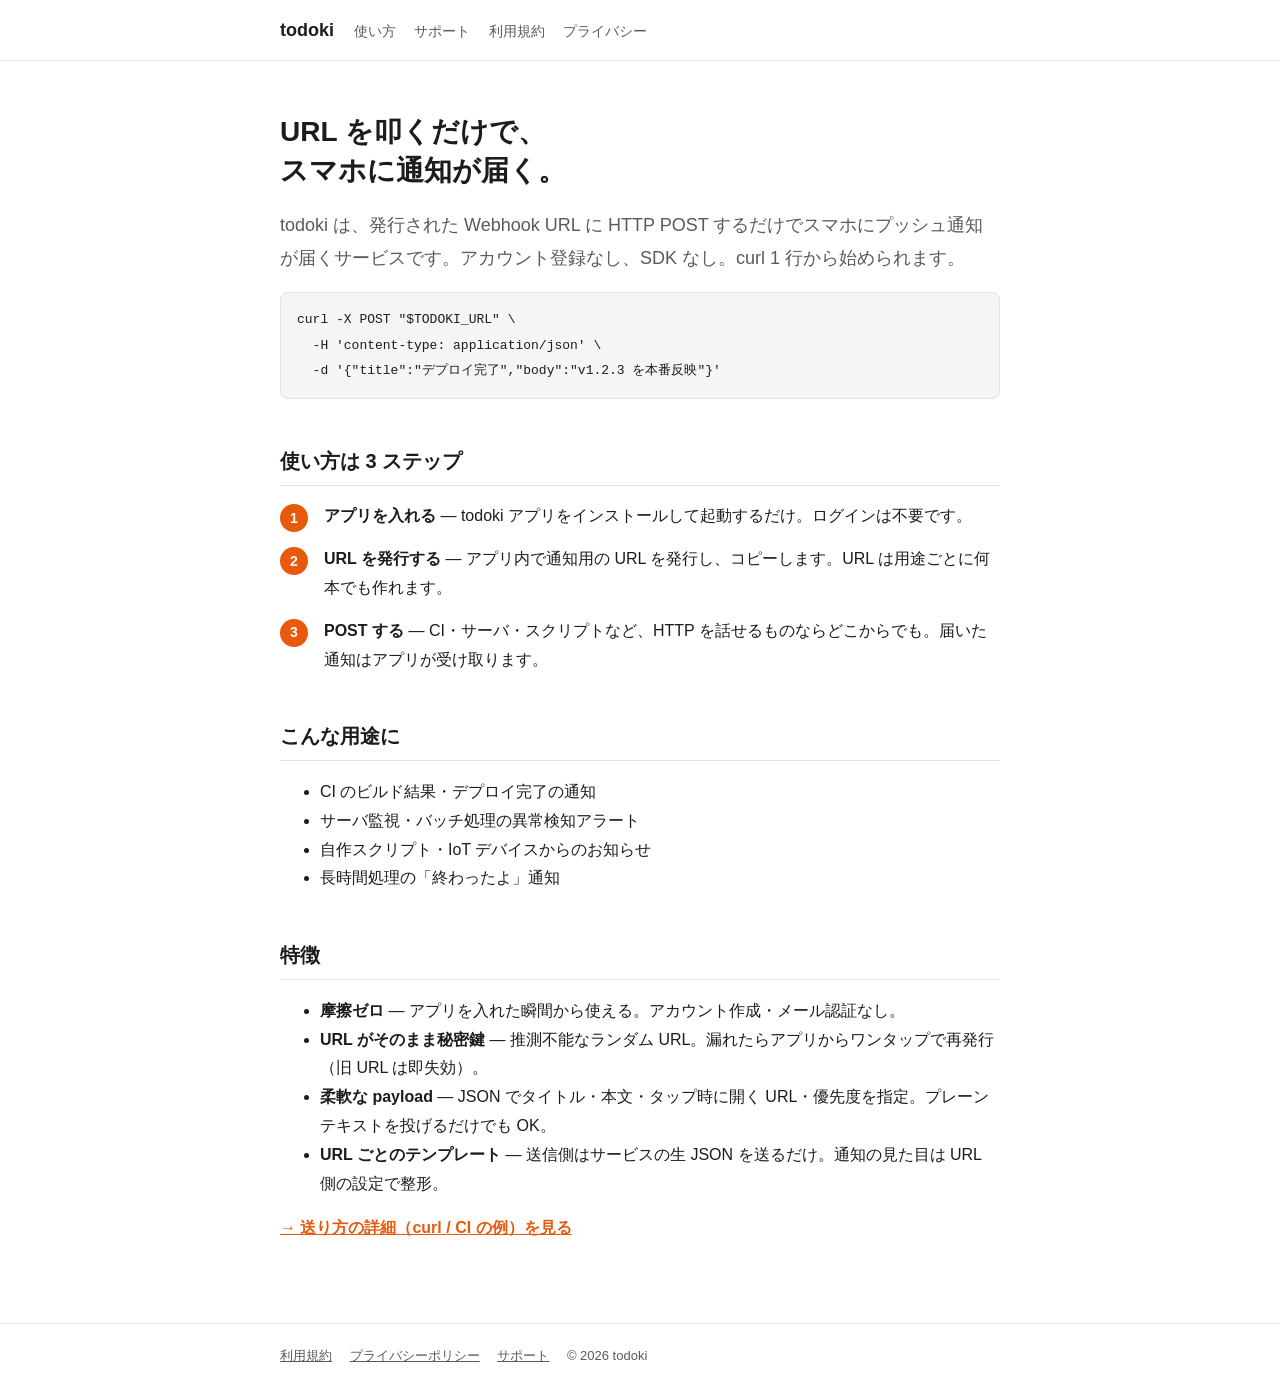
==== index.html @ 41c487b2 "公開サイト初版（利用規約/プライバシー/使い方/サポート） Source: alternate3332/todoki の site/ ディレクトリ（こちらが原本・編集はそちらで）  Co-Author" ====
<!DOCTYPE html>
<html lang="ja">
<head>
<meta charset="utf-8">
<meta name="viewport" content="width=device-width, initial-scale=1">
<title>todoki — Webhook を叩くだけでスマホに通知</title>
<meta name="description" content="todoki は、発行された URL に HTTP POST するだけでスマホにプッシュ通知が届くサービスです。CI・サーバ・スクリプトから 1 行で通知。">
<link rel="stylesheet" href="style.css">
</head>
<body>
<header class="site">
  <div class="inner">
    <a class="brand" href="./">todoki</a>
    <nav>
      <a href="usage.html">使い方</a>
      <a href="support.html">サポート</a>
      <a href="terms.html">利用規約</a>
      <a href="privacy.html">プライバシー</a>
    </nav>
  </div>
</header>
<main>
  <h1>URL を叩くだけで、<br>スマホに通知が届く。</h1>
  <p class="lead">todoki は、発行された Webhook URL に HTTP POST するだけでスマホにプッシュ通知が届くサービスです。アカウント登録なし、SDK なし。curl 1 行から始められます。</p>

  <pre><code>curl -X POST "$TODOKI_URL" \
  -H 'content-type: application/json' \
  -d '{"title":"デプロイ完了","body":"v1.2.3 を本番反映"}'</code></pre>

  <h2>使い方は 3 ステップ</h2>
  <ol class="steps">
    <li><strong>アプリを入れる</strong> — todoki アプリをインストールして起動するだけ。ログインは不要です。</li>
    <li><strong>URL を発行する</strong> — アプリ内で通知用の URL を発行し、コピーします。URL は用途ごとに何本でも作れます。</li>
    <li><strong>POST する</strong> — CI・サーバ・スクリプトなど、HTTP を話せるものならどこからでも。届いた通知はアプリが受け取ります。</li>
  </ol>

  <h2>こんな用途に</h2>
  <ul>
    <li>CI のビルド結果・デプロイ完了の通知</li>
    <li>サーバ監視・バッチ処理の異常検知アラート</li>
    <li>自作スクリプト・IoT デバイスからのお知らせ</li>
    <li>長時間処理の「終わったよ」通知</li>
  </ul>

  <h2>特徴</h2>
  <ul>
    <li><strong>摩擦ゼロ</strong> — アプリを入れた瞬間から使える。アカウント作成・メール認証なし。</li>
    <li><strong>URL がそのまま秘密鍵</strong> — 推測不能なランダム URL。漏れたらアプリからワンタップで再発行（旧 URL は即失効）。</li>
    <li><strong>柔軟な payload</strong> — JSON でタイトル・本文・タップ時に開く URL・優先度を指定。プレーンテキストを投げるだけでも OK。</li>
    <li><strong>URL ごとのテンプレート</strong> — 送信側はサービスの生 JSON を送るだけ。通知の見た目は URL 側の設定で整形。</li>
  </ul>

  <p><a href="usage.html"><strong>→ 送り方の詳細（curl / CI の例）を見る</strong></a></p>
</main>
<footer class="site">
  <div class="inner">
    <a href="terms.html">利用規約</a>
    <a href="privacy.html">プライバシーポリシー</a>
    <a href="support.html">サポート</a>
    <span>© 2026 todoki</span>
  </div>
</footer>
</body>
</html>
---- style.css ----
:root {
  --fg: #1c1c1e;
  --fg-soft: #5a5a5f;
  --bg: #ffffff;
  --bg-soft: #f5f5f7;
  --accent: #e8590c;
  --border: #e3e3e6;
  --code-bg: #f0f0f2;
}

* { box-sizing: border-box; }

body {
  margin: 0;
  color: var(--fg);
  background: var(--bg);
  font-family: -apple-system, BlinkMacSystemFont, "Hiragino Sans", "Noto Sans JP", sans-serif;
  line-height: 1.8;
  font-size: 16px;
}

header.site {
  border-bottom: 1px solid var(--border);
  background: var(--bg);
}

header.site .inner {
  max-width: 760px;
  margin: 0 auto;
  padding: 14px 20px;
  display: flex;
  align-items: baseline;
  gap: 20px;
  flex-wrap: wrap;
}

header.site .brand {
  font-weight: 700;
  font-size: 18px;
  color: var(--fg);
  text-decoration: none;
}

header.site nav a {
  color: var(--fg-soft);
  text-decoration: none;
  margin-right: 14px;
  font-size: 14px;
}

header.site nav a:hover { color: var(--accent); }

main {
  max-width: 760px;
  margin: 0 auto;
  padding: 32px 20px 64px;
}

h1 { font-size: 28px; line-height: 1.4; }
h2 { font-size: 20px; margin-top: 2.2em; border-bottom: 1px solid var(--border); padding-bottom: 6px; }
h3 { font-size: 16px; margin-top: 1.8em; }

a { color: var(--accent); }

p.lead { font-size: 18px; color: var(--fg-soft); }

code {
  background: var(--code-bg);
  padding: 2px 6px;
  border-radius: 4px;
  font-size: 0.88em;
  font-family: ui-monospace, "SF Mono", Menlo, monospace;
}

pre {
  background: var(--bg-soft);
  border: 1px solid var(--border);
  border-radius: 8px;
  padding: 14px 16px;
  overflow-x: auto;
  line-height: 1.6;
}

pre code { background: none; padding: 0; font-size: 13px; }

table {
  border-collapse: collapse;
  width: 100%;
  font-size: 14px;
  margin: 1em 0;
}

th, td {
  border: 1px solid var(--border);
  padding: 8px 10px;
  text-align: left;
  vertical-align: top;
}

th { background: var(--bg-soft); }

.note {
  background: var(--bg-soft);
  border-left: 4px solid var(--accent);
  border-radius: 0 8px 8px 0;
  padding: 10px 16px;
  margin: 1.2em 0;
  font-size: 14px;
}

.steps { counter-reset: step; list-style: none; padding-left: 0; }
.steps li {
  counter-increment: step;
  margin: 14px 0;
  padding-left: 44px;
  position: relative;
}
.steps li::before {
  content: counter(step);
  position: absolute;
  left: 0;
  top: 2px;
  width: 28px;
  height: 28px;
  border-radius: 50%;
  background: var(--accent);
  color: #fff;
  font-weight: 700;
  display: flex;
  align-items: center;
  justify-content: center;
  font-size: 14px;
}

footer.site {
  border-top: 1px solid var(--border);
  color: var(--fg-soft);
  font-size: 13px;
}
footer.site .inner {
  max-width: 760px;
  margin: 0 auto;
  padding: 20px;
}
footer.site a { color: var(--fg-soft); margin-right: 14px; }
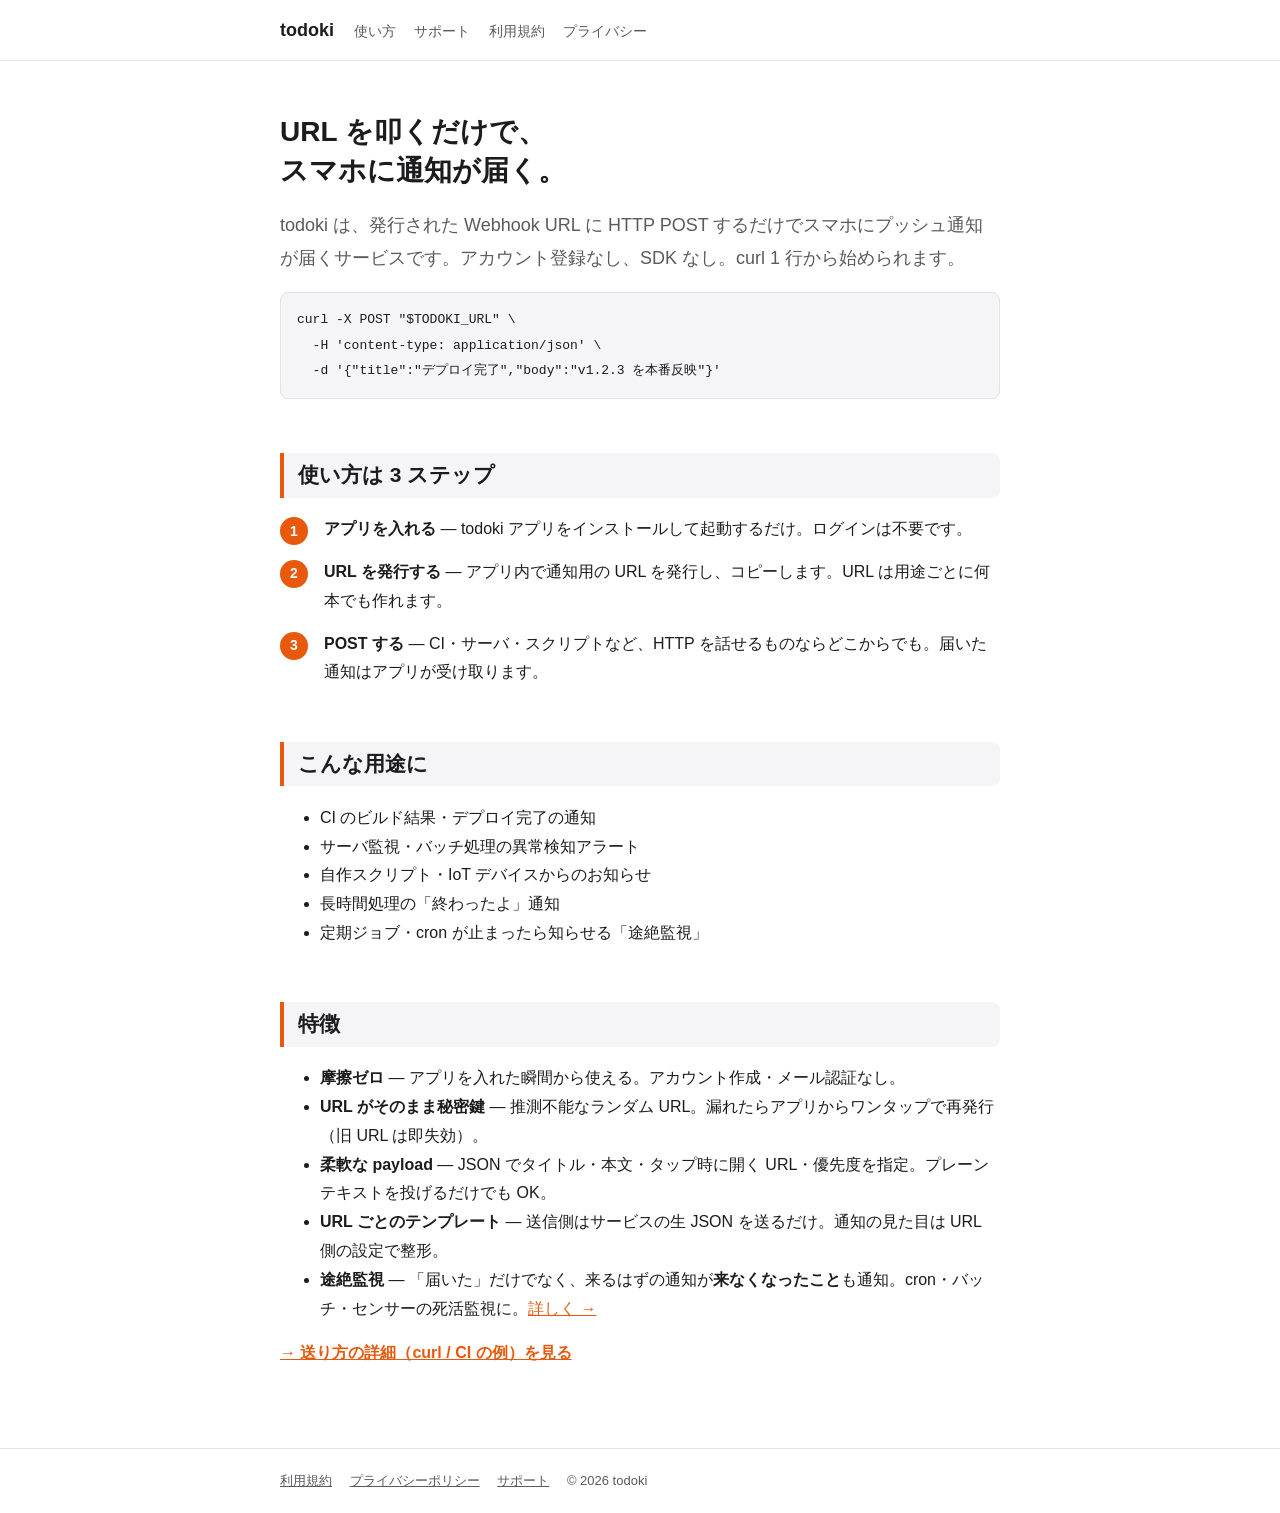
==== commit bc5ab8d2: "deploy site from todoki repo (2026-06-20)" ====
--- a/index.html
+++ b/index.html
@@ -5,6 +5,10 @@
 <meta name="viewport" content="width=device-width, initial-scale=1">
 <title>todoki — Webhook を叩くだけでスマホに通知</title>
 <meta name="description" content="todoki は、発行された URL に HTTP POST するだけでスマホにプッシュ通知が届くサービスです。CI・サーバ・スクリプトから 1 行で通知。">
+<link rel="icon" href="favicon.ico" sizes="any">
+<link rel="icon" type="image/png" sizes="32x32" href="favicon-32x32.png">
+<link rel="icon" type="image/png" sizes="16x16" href="favicon-16x16.png">
+<link rel="apple-touch-icon" href="apple-touch-icon.png">
 <link rel="stylesheet" href="style.css">
 </head>
 <body>
@@ -40,6 +44,7 @@
     <li>サーバ監視・バッチ処理の異常検知アラート</li>
     <li>自作スクリプト・IoT デバイスからのお知らせ</li>
     <li>長時間処理の「終わったよ」通知</li>
+    <li>定期ジョブ・cron が止まったら知らせる「途絶監視」</li>
   </ul>
 
   <h2>特徴</h2>
@@ -48,6 +53,7 @@
     <li><strong>URL がそのまま秘密鍵</strong> — 推測不能なランダム URL。漏れたらアプリからワンタップで再発行（旧 URL は即失効）。</li>
     <li><strong>柔軟な payload</strong> — JSON でタイトル・本文・タップ時に開く URL・優先度を指定。プレーンテキストを投げるだけでも OK。</li>
     <li><strong>URL ごとのテンプレート</strong> — 送信側はサービスの生 JSON を送るだけ。通知の見た目は URL 側の設定で整形。</li>
+    <li><strong>途絶監視</strong> — 「届いた」だけでなく、来るはずの通知が<strong>来なくなったこと</strong>も通知。cron・バッチ・センサーの死活監視に。<a href="usage.html#heartbeat">詳しく →</a></li>
   </ul>
 
   <p><a href="usage.html"><strong>→ 送り方の詳細（curl / CI の例）を見る</strong></a></p>
--- a/style.css
+++ b/style.css
@@ -57,8 +57,21 @@
 }
 
 h1 { font-size: 28px; line-height: 1.4; }
-h2 { font-size: 20px; margin-top: 2.2em; border-bottom: 1px solid var(--border); padding-bottom: 6px; }
-h3 { font-size: 16px; margin-top: 1.8em; }
+h2 {
+  font-size: 21px;
+  margin-top: 2.6em;
+  padding: 7px 14px;
+  line-height: 1.45;
+  border-left: 4px solid var(--accent);
+  background: var(--bg-soft);
+  border-radius: 0 8px 8px 0;
+}
+h3 {
+  font-size: 16px;
+  margin-top: 1.9em;
+  padding-left: 11px;
+  border-left: 3px solid #f3b27a;
+}
 
 a { color: var(--accent); }
 
@@ -132,6 +145,162 @@
   font-size: 14px;
 }
 
+.muted { color: var(--fg-soft); font-size: 14px; }
+
+h2 { scroll-margin-top: 16px; }
+
+/* --- 目次（ページ内ナビ） --- */
+.toc {
+  display: flex;
+  flex-wrap: wrap;
+  gap: 8px;
+  margin: 1.4em 0 0;
+  padding: 0;
+  list-style: none;
+}
+.toc a {
+  display: inline-block;
+  font-size: 13px;
+  text-decoration: none;
+  color: var(--fg-soft);
+  background: var(--bg-soft);
+  border: 1px solid var(--border);
+  border-radius: 999px;
+  padding: 5px 12px;
+}
+.toc a:hover { color: var(--accent); border-color: var(--accent); }
+
+/* --- 色つきコールアウト --- */
+.callout {
+  border-radius: 10px;
+  padding: 12px 16px;
+  margin: 1.2em 0;
+  font-size: 14px;
+  line-height: 1.75;
+}
+.callout-title { display: block; font-weight: 700; margin-bottom: 2px; }
+.callout.info { background: #e7f0fb; color: #2c4a63; }
+.callout.info .callout-title { color: #1862ab; }
+.callout.tip  { background: #e9f7ec; color: #2c5239; }
+.callout.tip .callout-title  { color: #2b8a3e; }
+.callout.warn { background: #fff4e6; color: #6b4a1f; }
+.callout.warn .callout-title { color: #e8590c; }
+
+/* --- タブ（言語切り替え） --- */
+.tabs { margin: 1.2em 0; }
+.tab-bar {
+  display: flex;
+  flex-wrap: wrap;
+  gap: 2px;
+  border-bottom: 1px solid var(--border);
+}
+.tab {
+  appearance: none;
+  border: none;
+  background: none;
+  font: inherit;
+  font-size: 13px;
+  color: var(--fg-soft);
+  padding: 8px 13px;
+  cursor: pointer;
+  border-radius: 6px 6px 0 0;
+  border-bottom: 2px solid transparent;
+  margin-bottom: -1px;
+  line-height: 1.4;
+}
+.tab:hover { color: var(--fg); background: var(--bg-soft); }
+.tab[aria-selected="true"] {
+  color: var(--accent);
+  border-bottom-color: var(--accent);
+  font-weight: 700;
+}
+.tabs[data-tabs-ready] .tab-panel { display: none; }
+.tabs[data-tabs-ready] .tab-panel.is-active { display: block; }
+.tab-panel > pre:first-child { margin-top: 14px; }
+.tab-panel .sub-label {
+  font-size: 13px;
+  color: var(--fg-soft);
+  margin: 12px 0 -6px;
+}
+
+/* --- ハートビートの通知タイムライン --- */
+.hb-flow {
+  list-style: none;
+  padding-left: 0;
+  margin: 1.2em 0;
+  display: flex;
+  flex-direction: column;
+  gap: 10px;
+}
+.hb-flow li {
+  display: flex;
+  gap: 12px;
+  align-items: flex-start;
+  background: var(--bg-soft);
+  border: 1px solid var(--border);
+  border-radius: 10px;
+  padding: 12px 14px;
+  font-size: 14px;
+}
+.hb-flow li.hb-miss { border-left: 4px solid var(--accent); }
+.hb-flow li.hb-back { border-left: 4px solid #2f9e44; }
+.hb-badge {
+  flex: 0 0 auto;
+  min-width: 46px;
+  text-align: center;
+  font-weight: 700;
+  font-size: 12px;
+  padding: 3px 8px;
+  border-radius: 999px;
+  background: var(--accent);
+  color: #fff;
+  white-space: nowrap;
+}
+.hb-badge.ok { background: #2f9e44; }
+.hb-when { display: block; font-size: 12px; color: var(--fg-soft); margin-top: 3px; }
+
+/* --- レスポンス表のステータス色分け --- */
+code.code-ok  { background: #e9f7ec; color: #2b8a3e; }
+code.code-err { background: #ffece9; color: #c92a2a; }
+
+/* --- FAQ アコーディオン（details/summary） --- */
+.faq { margin: 1.2em 0; }
+.faq details {
+  border: 1px solid var(--border);
+  border-radius: 10px;
+  margin: 10px 0;
+  background: var(--bg);
+}
+.faq details[open] { border-color: var(--accent); }
+.faq summary {
+  cursor: pointer;
+  list-style: none;
+  position: relative;
+  padding: 14px 46px 14px 16px;
+  font-weight: 700;
+  font-size: 15px;
+  line-height: 1.5;
+}
+.faq summary::-webkit-details-marker { display: none; }
+.faq summary:hover { color: var(--accent); }
+.faq summary::after {
+  content: "+";
+  position: absolute;
+  right: 16px;
+  top: 50%;
+  transform: translateY(-50%);
+  font-size: 22px;
+  font-weight: 400;
+  line-height: 1;
+  color: var(--accent);
+}
+.faq details[open] > summary { border-bottom: 1px solid var(--border); }
+.faq details[open] > summary::after { content: "\2013"; }
+.faq .faq-body { padding: 4px 16px 16px; font-size: 15px; }
+.faq .faq-body > :first-child { margin-top: 0; }
+.faq .faq-body > :last-child { margin-bottom: 0; }
+.faq .faq-body ul { margin: 0; padding-left: 1.3em; }
+
 footer.site {
   border-top: 1px solid var(--border);
   color: var(--fg-soft);
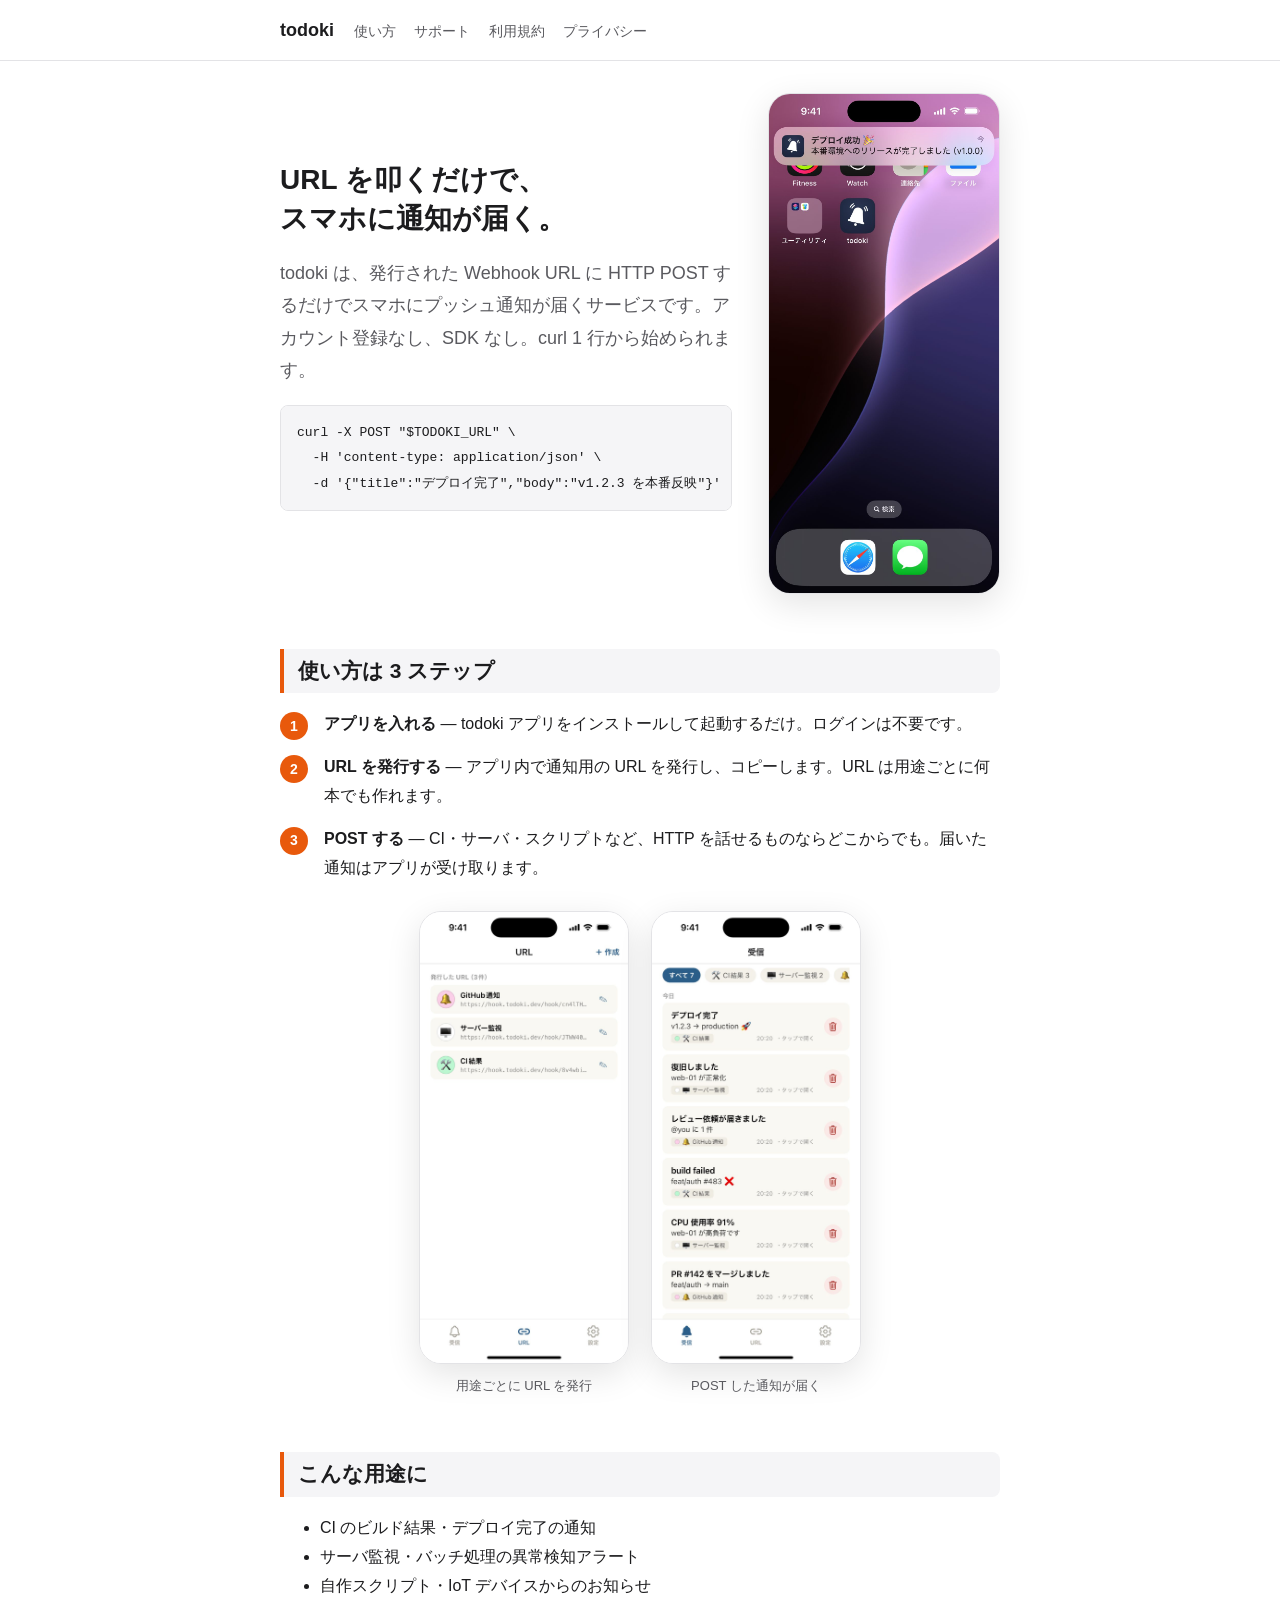
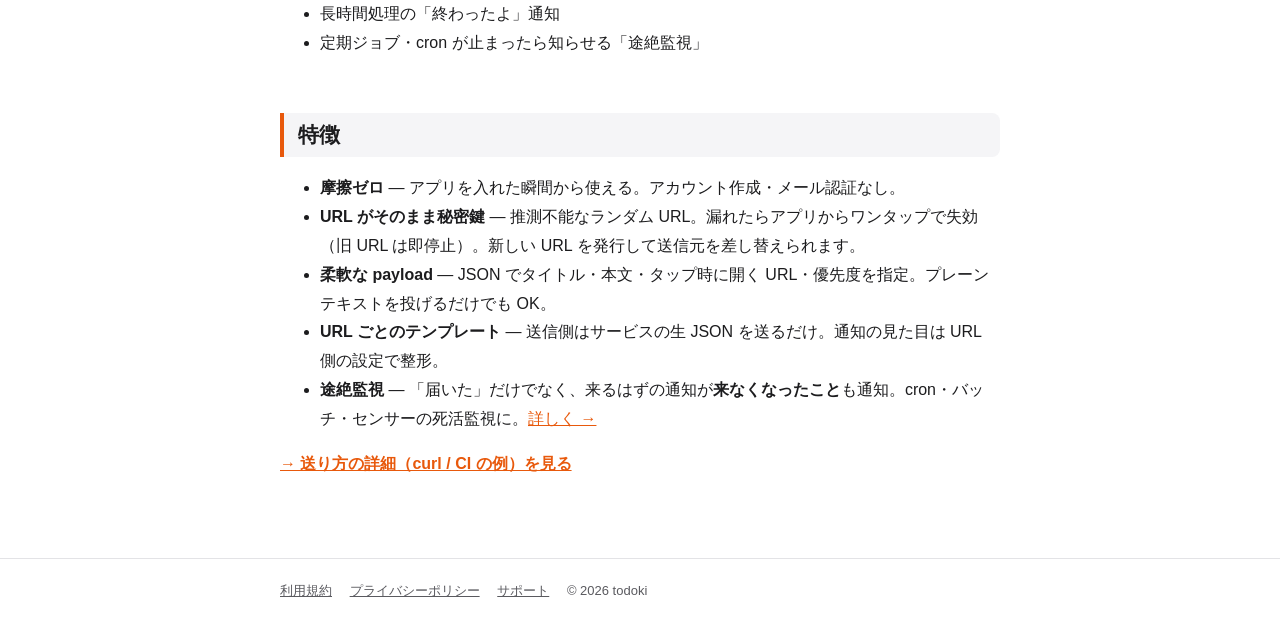
==== commit 77f58c80: "deploy site from todoki repo (2026-06-26)" ====
--- a/index.html
+++ b/index.html
@@ -24,12 +24,19 @@
   </div>
 </header>
 <main>
-  <h1>URL を叩くだけで、<br>スマホに通知が届く。</h1>
-  <p class="lead">todoki は、発行された Webhook URL に HTTP POST するだけでスマホにプッシュ通知が届くサービスです。アカウント登録なし、SDK なし。curl 1 行から始められます。</p>
+  <div class="hero">
+    <div class="hero-text">
+      <h1>URL を叩くだけで、<br>スマホに通知が届く。</h1>
+      <p class="lead">todoki は、発行された Webhook URL に HTTP POST するだけでスマホにプッシュ通知が届くサービスです。アカウント登録なし、SDK なし。curl 1 行から始められます。</p>
 
-  <pre><code>curl -X POST "$TODOKI_URL" \
+      <pre><code>curl -X POST "$TODOKI_URL" \
   -H 'content-type: application/json' \
   -d '{"title":"デプロイ完了","body":"v1.2.3 を本番反映"}'</code></pre>
+    </div>
+    <figure class="hero-shot">
+      <img src="shot-banner.jpg" width="900" height="1951" alt="ホーム画面に「デプロイ成功」のプッシュ通知が届いた様子">
+    </figure>
+  </div>
 
   <h2>使い方は 3 ステップ</h2>
   <ol class="steps">
@@ -37,6 +44,17 @@
     <li><strong>URL を発行する</strong> — アプリ内で通知用の URL を発行し、コピーします。URL は用途ごとに何本でも作れます。</li>
     <li><strong>POST する</strong> — CI・サーバ・スクリプトなど、HTTP を話せるものならどこからでも。届いた通知はアプリが受け取ります。</li>
   </ol>
+
+  <div class="shots">
+    <figure>
+      <img src="shot-url-list.jpg" width="900" height="1951" alt="アプリの URL 一覧画面。用途ごとに発行した Webhook URL が並ぶ" loading="lazy">
+      <figcaption>用途ごとに URL を発行</figcaption>
+    </figure>
+    <figure>
+      <img src="shot-inbox.jpg" width="900" height="1951" alt="アプリの受信画面。届いた通知がカードで一覧表示される" loading="lazy">
+      <figcaption>POST した通知が届く</figcaption>
+    </figure>
+  </div>
 
   <h2>こんな用途に</h2>
   <ul>
@@ -50,7 +68,7 @@
   <h2>特徴</h2>
   <ul>
     <li><strong>摩擦ゼロ</strong> — アプリを入れた瞬間から使える。アカウント作成・メール認証なし。</li>
-    <li><strong>URL がそのまま秘密鍵</strong> — 推測不能なランダム URL。漏れたらアプリからワンタップで再発行（旧 URL は即失効）。</li>
+    <li><strong>URL がそのまま秘密鍵</strong> — 推測不能なランダム URL。漏れたらアプリからワンタップで失効（旧 URL は即停止）。新しい URL を発行して送信元を差し替えられます。</li>
     <li><strong>柔軟な payload</strong> — JSON でタイトル・本文・タップ時に開く URL・優先度を指定。プレーンテキストを投げるだけでも OK。</li>
     <li><strong>URL ごとのテンプレート</strong> — 送信側はサービスの生 JSON を送るだけ。通知の見た目は URL 側の設定で整形。</li>
     <li><strong>途絶監視</strong> — 「届いた」だけでなく、来るはずの通知が<strong>来なくなったこと</strong>も通知。cron・バッチ・センサーの死活監視に。<a href="usage.html#heartbeat">詳しく →</a></li>
--- a/style.css
+++ b/style.css
@@ -301,6 +301,59 @@
 .faq .faq-body > :last-child { margin-bottom: 0; }
 .faq .faq-body ul { margin: 0; padding-left: 1.3em; }
 
+/* --- アプリ画面のスクショ --- */
+/* 端末フレーム風（角丸＋やわらかい影）。画像は portrait phone、JPEG。 */
+figure.shot,
+.shots figure { margin: 0; text-align: center; }
+
+figure.shot { margin: 1.8em 0; }
+
+figure.shot img,
+.shots img,
+.hero-shot img {
+  width: 100%;
+  height: auto;
+  display: block;
+  border: 1px solid var(--border);
+  border-radius: 22px;
+  box-shadow: 0 10px 34px rgba(0, 0, 0, 0.11);
+}
+
+figure.shot img { max-width: 280px; margin: 0 auto; }
+
+figure.shot figcaption,
+.shots figcaption {
+  font-size: 13px;
+  color: var(--fg-soft);
+  margin-top: 10px;
+}
+
+/* 横並びギャラリー（複数画面を一望。狭いと折り返す） */
+.shots {
+  display: flex;
+  flex-wrap: wrap;
+  gap: 22px;
+  justify-content: center;
+  margin: 1.8em 0;
+}
+.shots figure { flex: 0 1 210px; max-width: 220px; }
+
+/* --- ヒーロー（見出し＋スクショの 2 カラム。狭いと縦積み） --- */
+.hero {
+  display: flex;
+  gap: 36px;
+  align-items: center;
+  flex-wrap: wrap;
+}
+.hero-text { flex: 1 1 330px; min-width: 0; }
+.hero-text h1 { margin-top: 0; }
+.hero-shot {
+  flex: 0 0 auto;
+  width: 232px;
+  max-width: 100%;
+  margin: 0 auto;
+}
+
 footer.site {
   border-top: 1px solid var(--border);
   color: var(--fg-soft);
